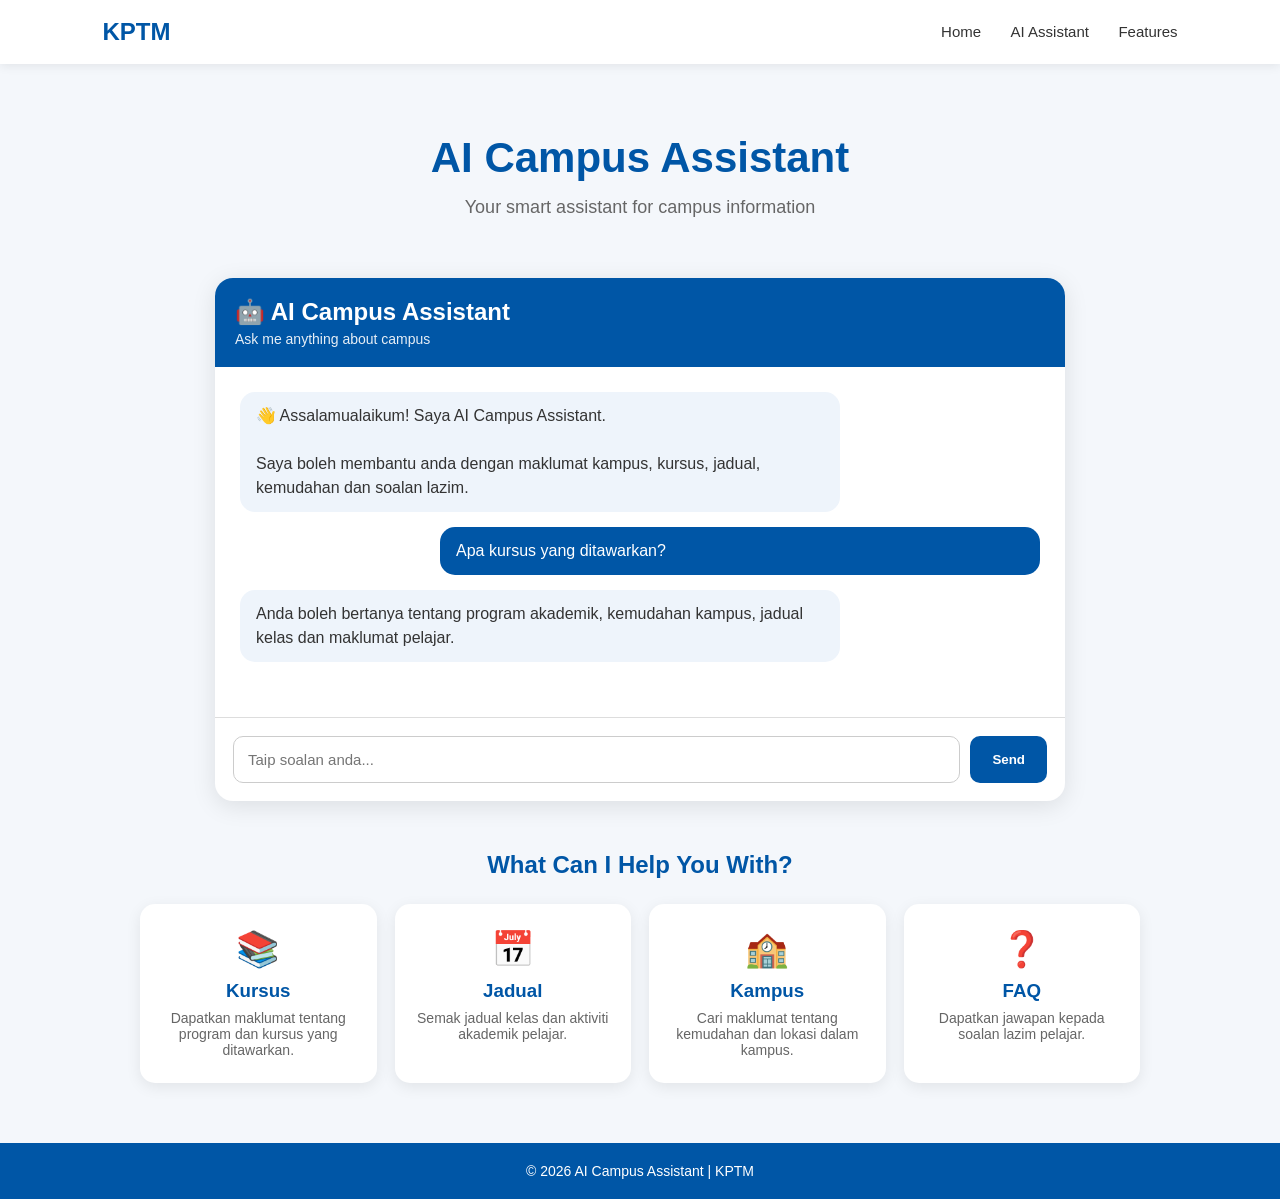
==== index.html @ 74277f1f "Rename index.html. to index.html" ====
<!DOCTYPE html>
<html lang="ms">
<head>
    <meta charset="UTF-8">
    <meta name="viewport" content="width=device-width, initial-scale=1.0">

    <title>AI Campus Assistant | KPTM</title>

    <style>
        * {
            margin: 0;
            padding: 0;
            box-sizing: border-box;
            font-family: Arial, sans-serif;
        }

        body {
            background: #f4f7fb;
            color: #222;
        }

        header {
            background: #ffffff;
            padding: 18px 8%;
            display: flex;
            justify-content: space-between;
            align-items: center;
            box-shadow: 0 2px 10px rgba(0,0,0,0.08);
        }

        .logo {
            font-size: 24px;
            font-weight: bold;
            color: #0056a6;
        }

        nav a {
            text-decoration: none;
            color: #333;
            margin-left: 25px;
            font-size: 15px;
        }

        nav a:hover {
            color: #0056a6;
        }

        .hero {
            text-align: center;
            padding: 70px 20px 40px;
        }

        .hero h1 {
            font-size: 42px;
            color: #0056a6;
            margin-bottom: 15px;
        }

        .hero p {
            font-size: 18px;
            color: #666;
        }

        .chat-container {
            width: 90%;
            max-width: 850px;
            margin: 20px auto 50px;
            background: white;
            border-radius: 18px;
            box-shadow: 0 5px 25px rgba(0,0,0,0.1);
            overflow: hidden;
        }

        .chat-header {
            background: #0056a6;
            color: white;
            padding: 20px;
        }

        .chat-header h2 {
            margin-bottom: 5px;
        }

        .chat-header p {
            font-size: 14px;
            opacity: 0.9;
        }

        .chat-box {
            height: 350px;
            padding: 25px;
            overflow-y: auto;
        }

        .message {
            max-width: 75%;
            padding: 12px 16px;
            margin-bottom: 15px;
            border-radius: 15px;
            line-height: 1.5;
        }

        .bot {
            background: #eef4fb;
            color: #333;
        }

        .user {
            background: #0056a6;
            color: white;
            margin-left: auto;
        }

        .input-area {
            display: flex;
            padding: 18px;
            border-top: 1px solid #ddd;
            gap: 10px;
        }

        .input-area input {
            flex: 1;
            padding: 14px;
            border: 1px solid #ccc;
            border-radius: 10px;
            outline: none;
            font-size: 15px;
        }

        .input-area button {
            padding: 14px 22px;
            border: none;
            border-radius: 10px;
            background: #0056a6;
            color: white;
            cursor: pointer;
            font-weight: bold;
        }

        .input-area button:hover {
            background: #003f7d;
        }

        .features {
            width: 90%;
            max-width: 1000px;
            margin: 0 auto 60px;
        }

        .features h2 {
            text-align: center;
            margin-bottom: 25px;
            color: #0056a6;
        }

        .feature-grid {
            display: grid;
            grid-template-columns: repeat(4, 1fr);
            gap: 18px;
        }

        .feature {
            background: white;
            padding: 25px 15px;
            text-align: center;
            border-radius: 15px;
            box-shadow: 0 4px 15px rgba(0,0,0,0.08);
        }

        .feature .icon {
            font-size: 35px;
            margin-bottom: 10px;
        }

        .feature h3 {
            margin-bottom: 8px;
            color: #0056a6;
        }

        .feature p {
            font-size: 14px;
            color: #666;
        }

        footer {
            background: #0056a6;
            color: white;
            text-align: center;
            padding: 20px;
            font-size: 14px;
        }

        @media (max-width: 700px) {
            header {
                padding: 15px 5%;
            }

            nav {
                display: none;
            }

            .hero h1 {
                font-size: 32px;
            }

            .feature-grid {
                grid-template-columns: repeat(2, 1fr);
            }
        }

        @media (max-width: 450px) {
            .feature-grid {
                grid-template-columns: 1fr;
            }

            .message {
                max-width: 90%;
            }
        }
    </style>
</head>

<body>

    <!-- HEADER -->
    <header>
        <div class="logo">
            KPTM
        </div>

        <nav>
            <a href="#">Home</a>
            <a href="#assistant">AI Assistant</a>
            <a href="#features">Features</a>
        </nav>
    </header>


    <!-- HERO -->
    <section class="hero">
        <h1>AI Campus Assistant</h1>

        <p>
            Your smart assistant for campus information
        </p>
    </section>


    <!-- AI CHAT -->
    <section id="assistant">

        <div class="chat-container">

            <div class="chat-header">
                <h2>🤖 AI Campus Assistant</h2>

                <p>
                    Ask me anything about campus
                </p>
            </div>


            <div class="chat-box">

                <div class="message bot">
                    👋 Assalamualaikum! Saya AI Campus Assistant.
                    <br><br>
                    Saya boleh membantu anda dengan maklumat kampus,
                    kursus, jadual, kemudahan dan soalan lazim.
                </div>

                <div class="message user">
                    Apa kursus yang ditawarkan?
                </div>

                <div class="message bot">
                    Anda boleh bertanya tentang program akademik,
                    kemudahan kampus, jadual kelas dan maklumat pelajar.
                </div>

            </div>


            <div class="input-area">

                <input
                    type="text"
                    placeholder="Taip soalan anda..."
                >

                <button>
                    Send
                </button>

            </div>

        </div>

    </section>


    <!-- FEATURES -->
    <section class="features" id="features">

        <h2>What Can I Help You With?</h2>

        <div class="feature-grid">

            <div class="feature">

                <div class="icon">📚</div>

                <h3>Kursus</h3>

                <p>
                    Dapatkan maklumat tentang program
                    dan kursus yang ditawarkan.
                </p>

            </div>


            <div class="feature">

                <div class="icon">📅</div>

                <h3>Jadual</h3>

                <p>
                    Semak jadual kelas dan aktiviti
                    akademik pelajar.
                </p>

            </div>


            <div class="feature">

                <div class="icon">🏫</div>

                <h3>Kampus</h3>

                <p>
                    Cari maklumat tentang kemudahan
                    dan lokasi dalam kampus.
                </p>

            </div>


            <div class="feature">

                <div class="icon">❓</div>

                <h3>FAQ</h3>

                <p>
                    Dapatkan jawapan kepada soalan
                    lazim pelajar.
                </p>

            </div>

        </div>

    </section>


    <!-- FOOTER -->
    <footer>

        <p>
            © 2026 AI Campus Assistant | KPTM
        </p>

    </footer>

</body>
</html>
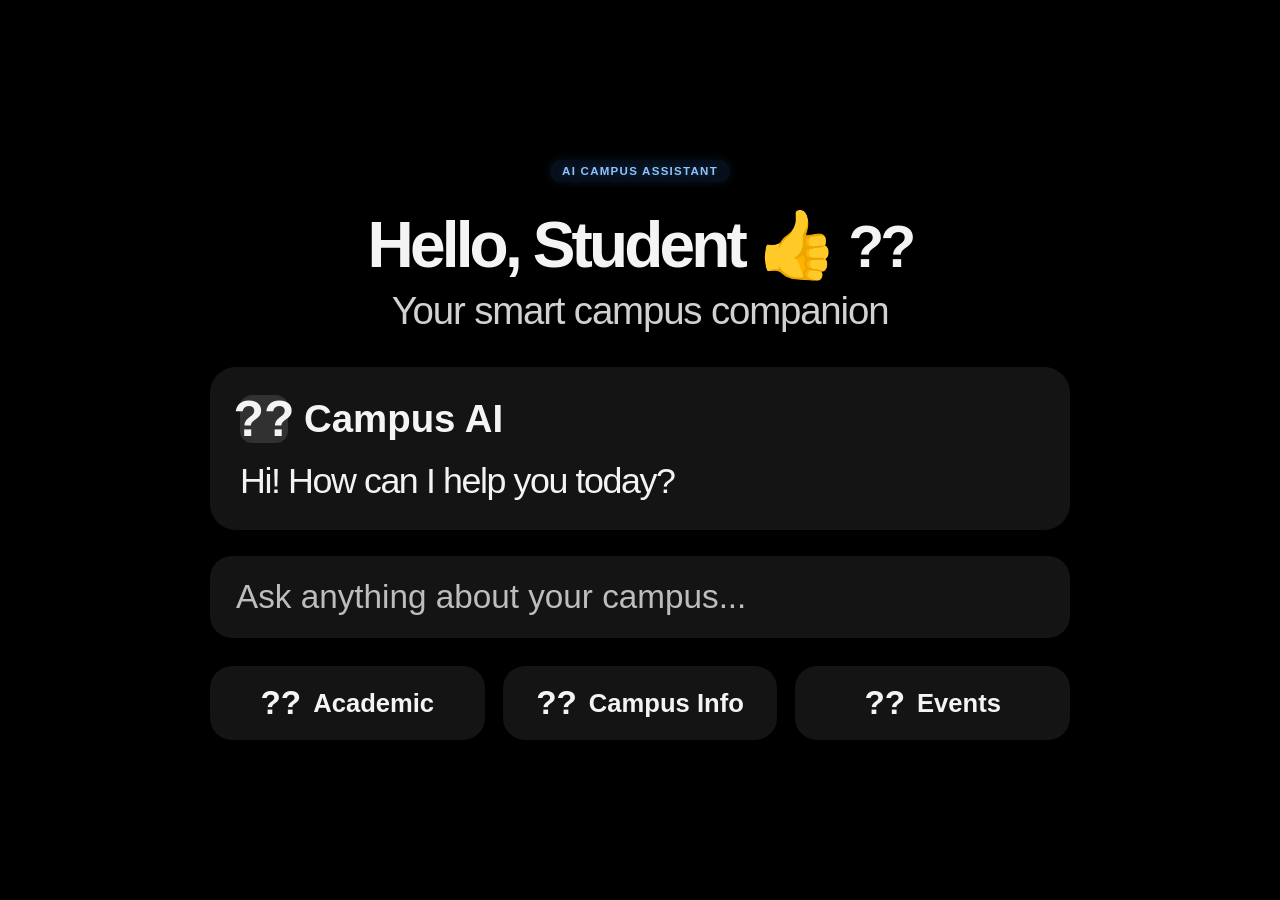
==== commit f32145ad: "Update index.html aku dah try sikit uuu" ====
--- a/index.html
+++ b/index.html
@@ -1,379 +1,197 @@
 <!DOCTYPE html>
-<html lang="ms">
+<html lang="en">
 <head>
-    <meta charset="UTF-8">
-    <meta name="viewport" content="width=device-width, initial-scale=1.0">
+  <meta charset="UTF-8" />
+  <meta name="viewport" content="width=device-width, initial-scale=1.0" />
+  <title>AI Campus Assistant</title>
+  <style>
+    :root {
+      --bg: #000000;
+      --text: #f4f4f4;
+      --muted: rgba(255,255,255,0.75);
+      --panel: rgba(255,255,255,0.08);
+      --panel-strong: rgba(255,255,255,0.12);
+      --blue-start: #2f9aff;
+      --blue-end: #1d71d7;
+      --chip: rgba(255,255,255,0.08);
+      --shadow: 0 18px 38px rgba(0,0,0,0.38);
+    }
 
-    <title>AI Campus Assistant | KPTM</title>
+    * { box-sizing: border-box; margin: 0; padding: 0; }
 
-    <style>
-        * {
-            margin: 0;
-            padding: 0;
-            box-sizing: border-box;
-            font-family: Arial, sans-serif;
-        }
+    html, body {
+      height: 100%;
+      background: var(--bg);
+      color: var(--text);
+      font-family: "Segoe UI", Arial, sans-serif;
+    }
 
-        body {
-            background: #f4f7fb;
-            color: #222;
-        }
+    body {
+      display: flex;
+      align-items: center;
+      justify-content: center;
+      padding: 28px;
+    }
 
-        header {
-            background: #ffffff;
-            padding: 18px 8%;
-            display: flex;
-            justify-content: space-between;
-            align-items: center;
-            box-shadow: 0 2px 10px rgba(0,0,0,0.08);
-        }
+    .page-shell {
+      width: min(100%, 980px);
+      margin: 0 auto;
+      text-align: center;
+    }
 
-        .logo {
-            font-size: 24px;
-            font-weight: bold;
-            color: #0056a6;
-        }
+    .title-badge {
+      display: inline-block;
+      background: rgba(62, 146, 255, 0.10);
+      border: none;
+      color: #8ec3ff;
+      border-radius: 999px;
+      padding: 5px 12px;
+      font-size: clamp(0.62rem, 0.9vw, 0.9rem);
+      font-weight: 700;
+      letter-spacing: 0.11em;
+      text-transform: uppercase;
+      box-shadow: 0 0 10px rgba(67, 143, 255, 0.12);
+      text-shadow: 0 0 8px rgba(120, 182, 255, 0.25);
+    }
 
-        nav a {
-            text-decoration: none;
-            color: #333;
-            margin-left: 25px;
-            font-size: 15px;
-        }
+    .welcome {
+      margin-top: 30px;
+      font-size: clamp(2.8rem, 5vw, 5rem);
+      font-weight: 800;
+      letter-spacing: -0.06em;
+      line-height: 1.05;
+    }
 
-        nav a:hover {
-            color: #0056a6;
-        }
+    .welcome .emoji {
+      font-size: 0.92em;
+    }
 
-        .hero {
-            text-align: center;
-            padding: 70px 20px 40px;
-        }
+    .subtitle {
+      margin-top: 10px;
+      font-size: clamp(1.7rem, 3vw, 3rem);
+      color: rgba(255,255,255,0.82);
+      font-weight: 300;
+      letter-spacing: -0.03em;
+    }
 
-        .hero h1 {
-            font-size: 42px;
-            color: #0056a6;
-            margin-bottom: 15px;
-        }
+    .assistant-panel {
+      width: min(100%, 860px);
+      margin: 34px auto 0;
+      background: rgba(255,255,255,0.08);
+      border-radius: 26px;
+      padding: 28px 30px;
+      box-shadow: var(--shadow);
+      text-align: left;
+    }
 
-        .hero p {
-            font-size: 18px;
-            color: #666;
-        }
+    .assistant-header {
+      display: flex;
+      align-items: center;
+      gap: 16px;
+      font-size: clamp(2rem, 3vw, 3rem);
+      font-weight: 700;
+      margin-bottom: 18px;
+    }
 
-        .chat-container {
-            width: 90%;
-            max-width: 850px;
-            margin: 20px auto 50px;
-            background: white;
-            border-radius: 18px;
-            box-shadow: 0 5px 25px rgba(0,0,0,0.1);
-            overflow: hidden;
-        }
+    .bot-icon {
+      width: 48px;
+      height: 48px;
+      display: inline-flex;
+      align-items: center;
+      justify-content: center;
+      border-radius: 12px;
+      background: rgba(255,255,255,0.12);
+      font-size: 1.3em;
+    }
 
-        .chat-header {
-            background: #0056a6;
-            color: white;
-            padding: 20px;
-        }
+    .assistant-message {
+      font-size: clamp(1.9rem, 2.8vw, 3rem);
+      color: rgba(255,255,255,0.95);
+      font-weight: 400;
+      letter-spacing: -0.04em;
+    }
 
-        .chat-header h2 {
-            margin-bottom: 5px;
-        }
+    .prompt-box {
+      width: min(100%, 860px);
+      margin: 26px auto 0;
+      background: rgba(255,255,255,0.08);
+      border-radius: 22px;
+      padding: 22px 26px;
+      text-align: left;
+      color: rgba(255,255,255,0.72);
+      font-size: clamp(1.5rem, 2.6vw, 2.7rem);
+      font-weight: 400;
+    }
 
-        .chat-header p {
-            font-size: 14px;
-            opacity: 0.9;
-        }
+    .quick-actions {
+      width: min(100%, 860px);
+      margin: 28px auto 0;
+      display: flex;
+      justify-content: center;
+      gap: 18px;
+      flex-wrap: wrap;
+    }
 
-        .chat-box {
-            height: 350px;
-            padding: 25px;
-            overflow-y: auto;
-        }
+    .chip {
+      flex: 1 1 200px;
+      min-width: 180px;
+      background: rgba(255,255,255,0.08);
+      border: none;
+      border-radius: 22px;
+      color: var(--text);
+      padding: 18px 20px;
+      font-size: clamp(1.4rem, 2vw, 2.1rem);
+      font-weight: 600;
+      display: inline-flex;
+      align-items: center;
+      justify-content: center;
+      gap: 12px;
+      cursor: pointer;
+      transition: transform 0.2s ease, background 0.2s ease;
+    }
 
-        .message {
-            max-width: 75%;
-            padding: 12px 16px;
-            margin-bottom: 15px;
-            border-radius: 15px;
-            line-height: 1.5;
-        }
+    .chip:hover {
+      background: rgba(255,255,255,0.12);
+      transform: translateY(-1px);
+    }
 
-        .bot {
-            background: #eef4fb;
-            color: #333;
-        }
+    .chip .emoji {
+      font-size: 1.3em;
+    }
 
-        .user {
-            background: #0056a6;
-            color: white;
-            margin-left: auto;
-        }
+    @media (max-width: 760px) {
+      body { padding: 18px 14px; }
+      .title-badge { padding: 12px 22px; }
+      .assistant-panel, .prompt-box, .quick-actions { width: 100%; }
+      .assistant-header { font-size: 2.2rem; }
+      .assistant-message { font-size: 1.7rem; }
+    }
+  </style>
+</head>
+<body>
+  <div class="page-shell">
+    <div class="title-badge">AI CAMPUS ASSISTANT</div>
 
-        .input-area {
-            display: flex;
-            padding: 18px;
-            border-top: 1px solid #ddd;
-            gap: 10px;
-        }
+    <h1 class="welcome">Hello, Student 👍  <span class="emoji">??</span></h1>
 
-        .input-area input {
-            flex: 1;
-            padding: 14px;
-            border: 1px solid #ccc;
-            border-radius: 10px;
-            outline: none;
-            font-size: 15px;
-        }
+    <p class="subtitle">Your smart campus companion</p>
 
-        .input-area button {
-            padding: 14px 22px;
-            border: none;
-            border-radius: 10px;
-            background: #0056a6;
-            color: white;
-            cursor: pointer;
-            font-weight: bold;
-        }
+    <div class="assistant-panel">
+      <div class="assistant-header">
+        <span class="bot-icon">??</span>
+        <span>Campus AI</span>
+      </div>
 
-        .input-area button:hover {
-            background: #003f7d;
-        }
+      <div class="assistant-message">Hi! How can I help you today?</div>
+    </div>
 
-        .features {
-            width: 90%;
-            max-width: 1000px;
-            margin: 0 auto 60px;
-        }
+    <div class="prompt-box">Ask anything about your campus...</div>
 
-        .features h2 {
-            text-align: center;
-            margin-bottom: 25px;
-            color: #0056a6;
-        }
-
-        .feature-grid {
-            display: grid;
-            grid-template-columns: repeat(4, 1fr);
-            gap: 18px;
-        }
-
-        .feature {
-            background: white;
-            padding: 25px 15px;
-            text-align: center;
-            border-radius: 15px;
-            box-shadow: 0 4px 15px rgba(0,0,0,0.08);
-        }
-
-        .feature .icon {
-            font-size: 35px;
-            margin-bottom: 10px;
-        }
-
-        .feature h3 {
-            margin-bottom: 8px;
-            color: #0056a6;
-        }
-
-        .feature p {
-            font-size: 14px;
-            color: #666;
-        }
-
-        footer {
-            background: #0056a6;
-            color: white;
-            text-align: center;
-            padding: 20px;
-            font-size: 14px;
-        }
-
-        @media (max-width: 700px) {
-            header {
-                padding: 15px 5%;
-            }
-
-            nav {
-                display: none;
-            }
-
-            .hero h1 {
-                font-size: 32px;
-            }
-
-            .feature-grid {
-                grid-template-columns: repeat(2, 1fr);
-            }
-        }
-
-        @media (max-width: 450px) {
-            .feature-grid {
-                grid-template-columns: 1fr;
-            }
-
-            .message {
-                max-width: 90%;
-            }
-        }
-    </style>
-</head>
-
-<body>
-
-    <!-- HEADER -->
-    <header>
-        <div class="logo">
-            KPTM
-        </div>
-
-        <nav>
-            <a href="#">Home</a>
-            <a href="#assistant">AI Assistant</a>
-            <a href="#features">Features</a>
-        </nav>
-    </header>
-
-
-    <!-- HERO -->
-    <section class="hero">
-        <h1>AI Campus Assistant</h1>
-
-        <p>
-            Your smart assistant for campus information
-        </p>
-    </section>
-
-
-    <!-- AI CHAT -->
-    <section id="assistant">
-
-        <div class="chat-container">
-
-            <div class="chat-header">
-                <h2>🤖 AI Campus Assistant</h2>
-
-                <p>
-                    Ask me anything about campus
-                </p>
-            </div>
-
-
-            <div class="chat-box">
-
-                <div class="message bot">
-                    👋 Assalamualaikum! Saya AI Campus Assistant.
-                    <br><br>
-                    Saya boleh membantu anda dengan maklumat kampus,
-                    kursus, jadual, kemudahan dan soalan lazim.
-                </div>
-
-                <div class="message user">
-                    Apa kursus yang ditawarkan?
-                </div>
-
-                <div class="message bot">
-                    Anda boleh bertanya tentang program akademik,
-                    kemudahan kampus, jadual kelas dan maklumat pelajar.
-                </div>
-
-            </div>
-
-
-            <div class="input-area">
-
-                <input
-                    type="text"
-                    placeholder="Taip soalan anda..."
-                >
-
-                <button>
-                    Send
-                </button>
-
-            </div>
-
-        </div>
-
-    </section>
-
-
-    <!-- FEATURES -->
-    <section class="features" id="features">
-
-        <h2>What Can I Help You With?</h2>
-
-        <div class="feature-grid">
-
-            <div class="feature">
-
-                <div class="icon">📚</div>
-
-                <h3>Kursus</h3>
-
-                <p>
-                    Dapatkan maklumat tentang program
-                    dan kursus yang ditawarkan.
-                </p>
-
-            </div>
-
-
-            <div class="feature">
-
-                <div class="icon">📅</div>
-
-                <h3>Jadual</h3>
-
-                <p>
-                    Semak jadual kelas dan aktiviti
-                    akademik pelajar.
-                </p>
-
-            </div>
-
-
-            <div class="feature">
-
-                <div class="icon">🏫</div>
-
-                <h3>Kampus</h3>
-
-                <p>
-                    Cari maklumat tentang kemudahan
-                    dan lokasi dalam kampus.
-                </p>
-
-            </div>
-
-
-            <div class="feature">
-
-                <div class="icon">❓</div>
-
-                <h3>FAQ</h3>
-
-                <p>
-                    Dapatkan jawapan kepada soalan
-                    lazim pelajar.
-                </p>
-
-            </div>
-
-        </div>
-
-    </section>
-
-
-    <!-- FOOTER -->
-    <footer>
-
-        <p>
-            © 2026 AI Campus Assistant | KPTM
-        </p>
-
-    </footer>
-
+    <div class="quick-actions">
+      <button class="chip"><span class="emoji">??</span>Academic</button>
+      <button class="chip"><span class="emoji">??</span>Campus Info</button>
+      <button class="chip"><span class="emoji">??</span>Events</button>
+    </div>
+  </div>
 </body>
 </html>
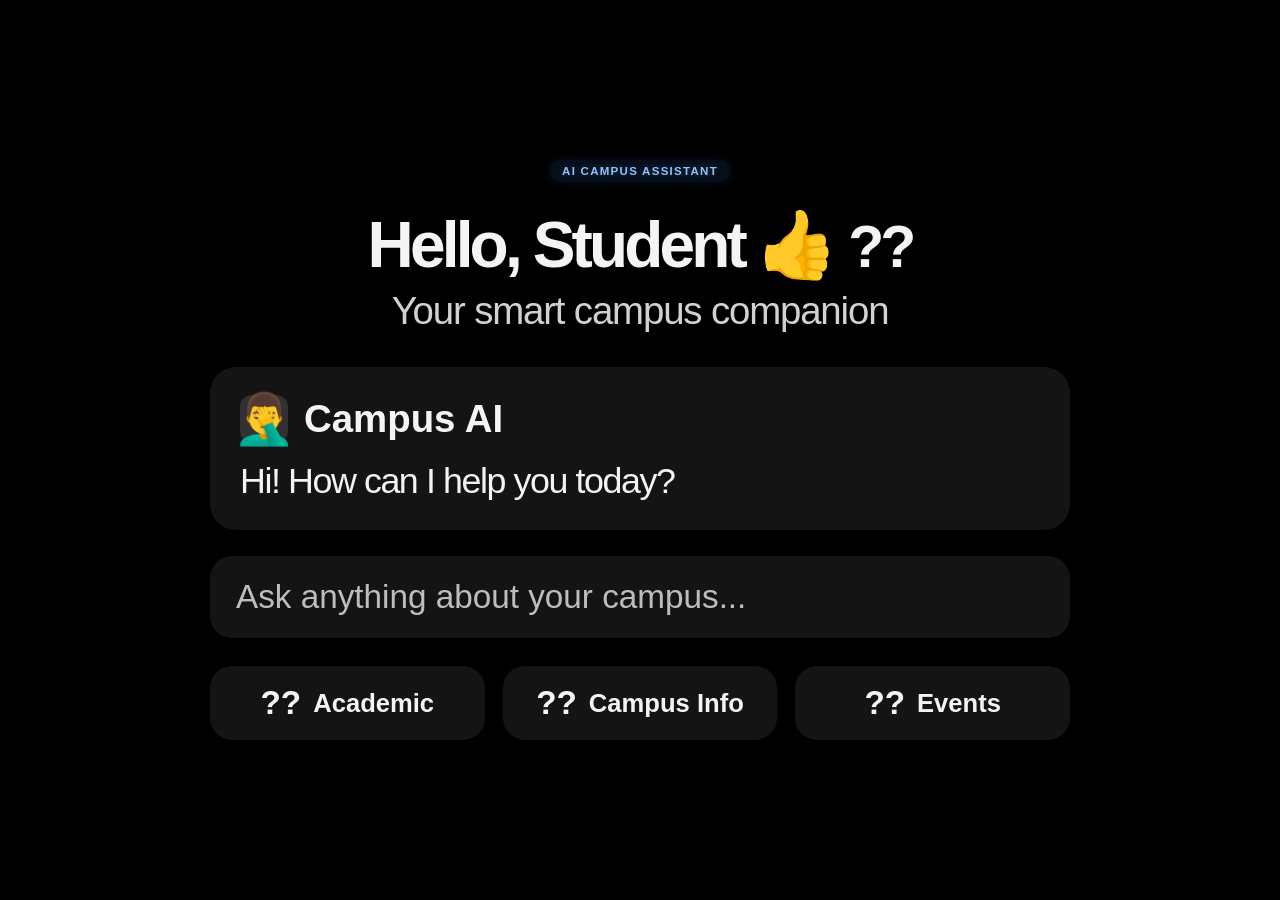
==== commit a33d7c92: "Update index.html" ====
--- a/index.html
+++ b/index.html
@@ -178,7 +178,7 @@
 
     <div class="assistant-panel">
       <div class="assistant-header">
-        <span class="bot-icon">??</span>
+        <span class="bot-icon">🤦‍♂️</span>
         <span>Campus AI</span>
       </div>
 
